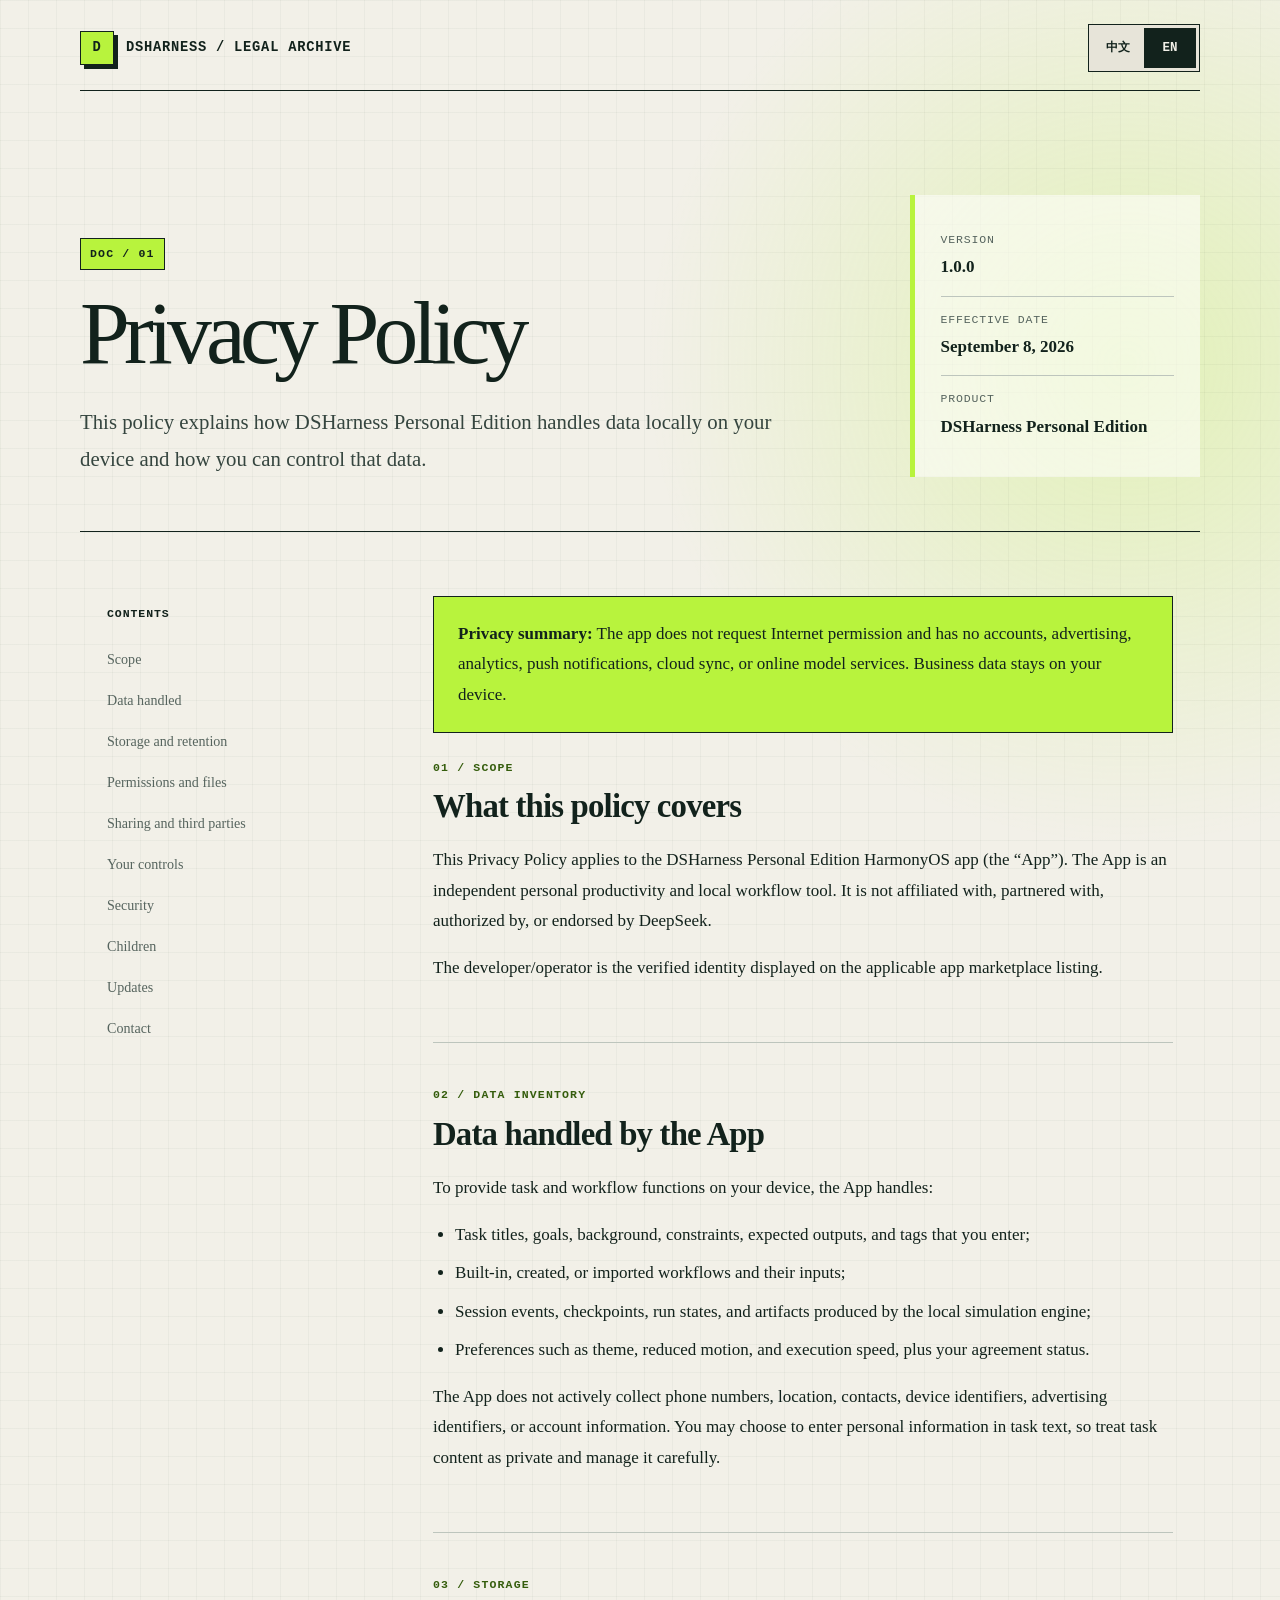
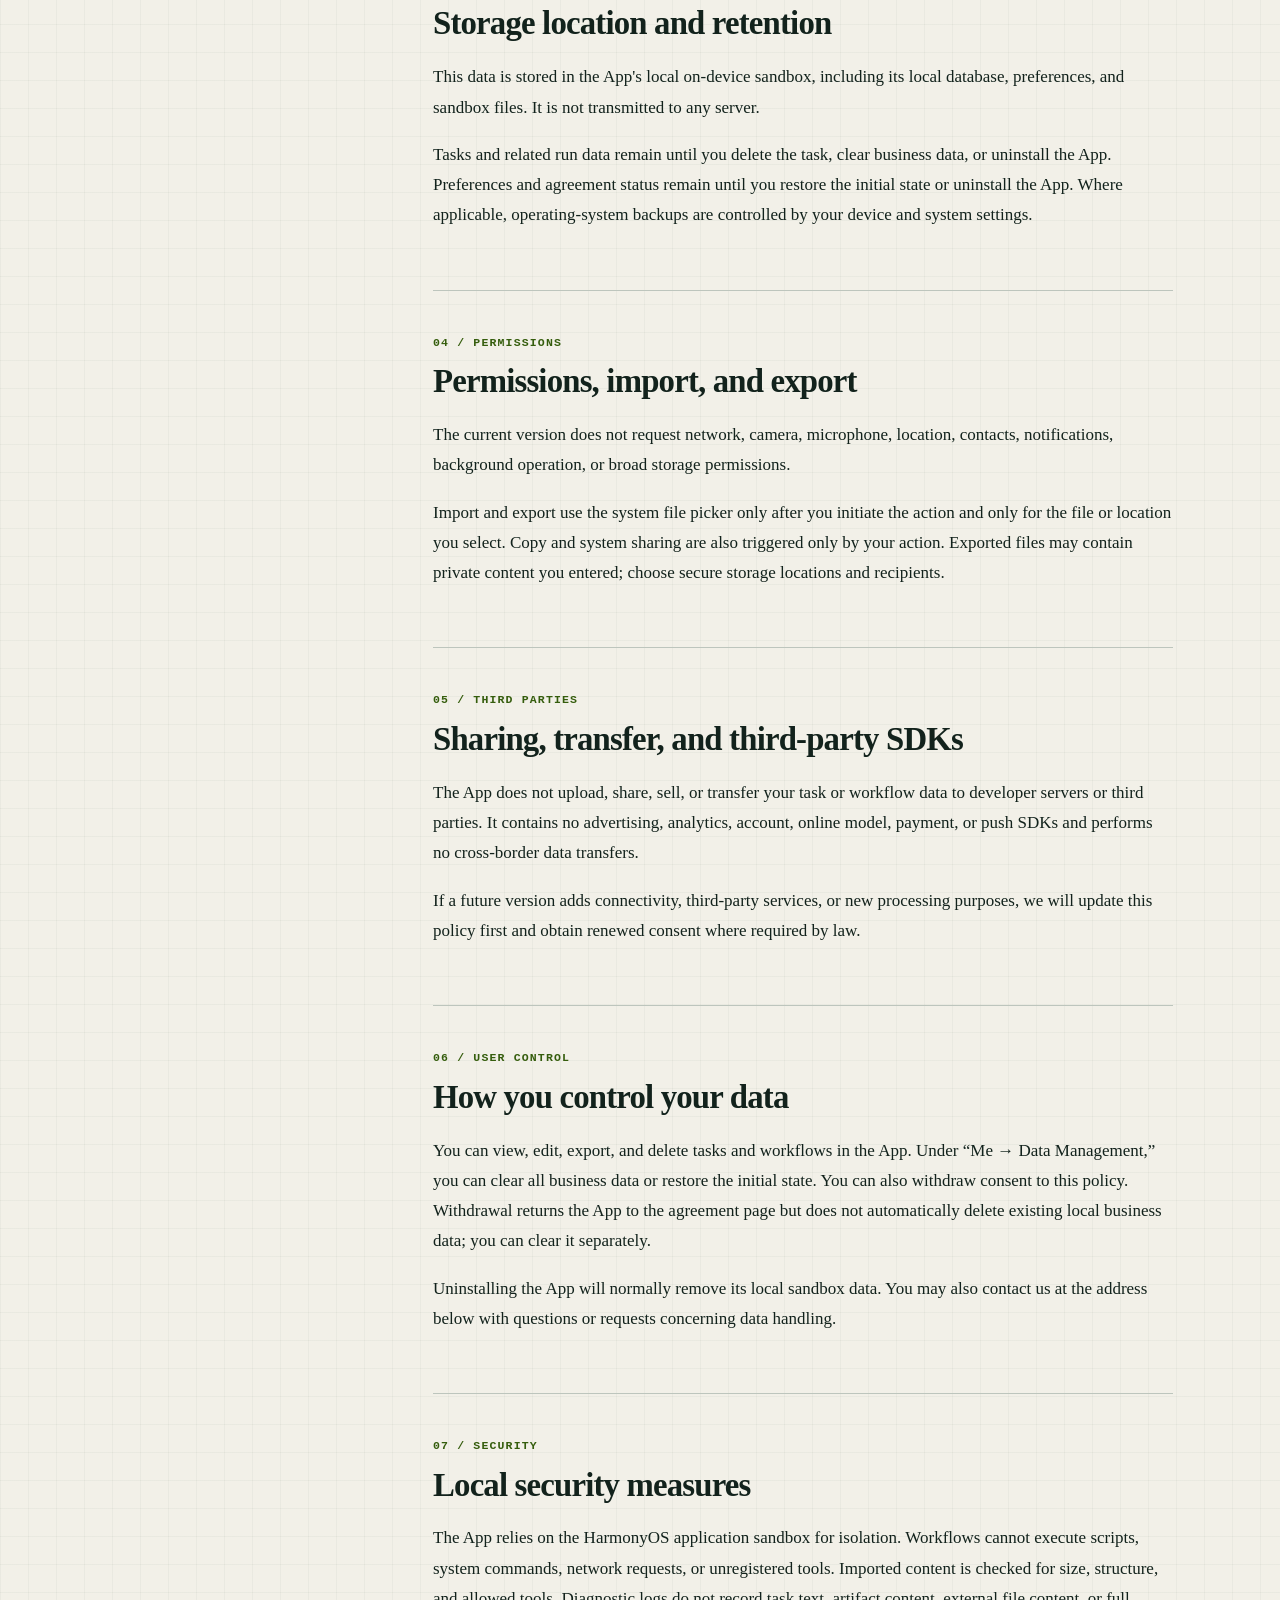
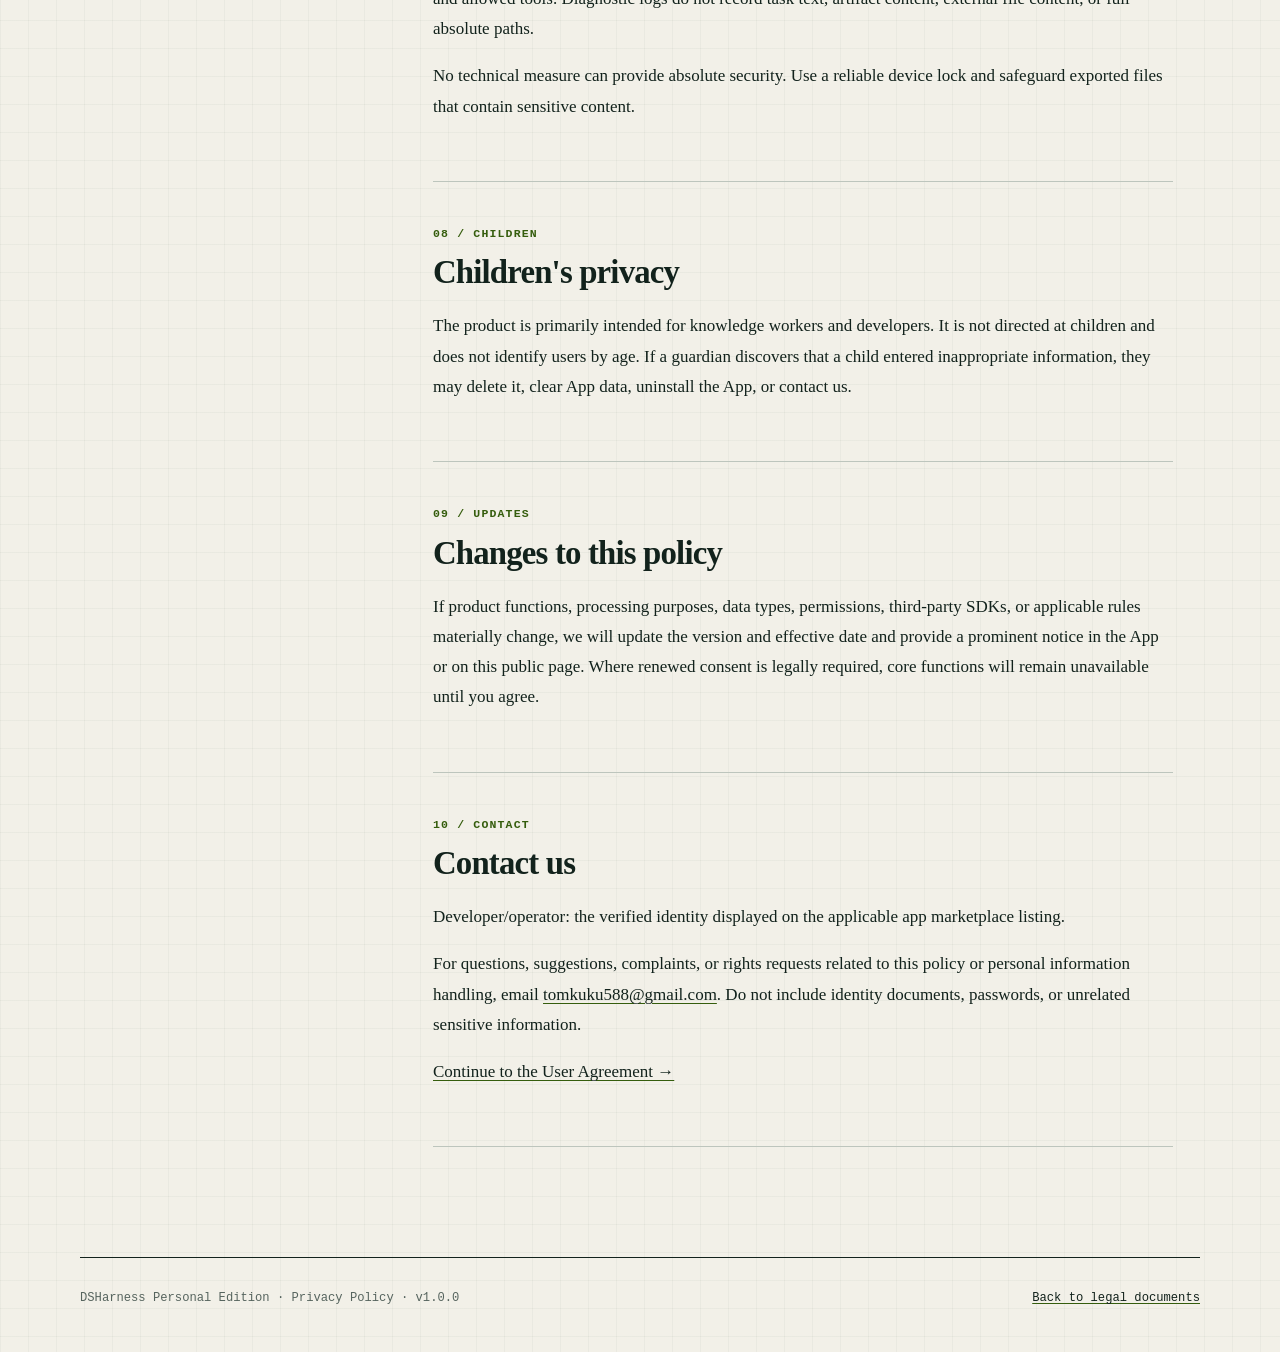
==== privacy-policy.html @ 398f52ec "feat(合规页面): 发布中英文隐私政策与用户协议" ====
<!doctype html>
<html lang="zh-CN">
<head>
  <meta charset="utf-8">
  <meta name="viewport" content="width=device-width, initial-scale=1">
  <meta name="description" content="DSHarness 个人版中英文隐私政策。">
  <title>DSHarness 个人版｜隐私政策</title>
  <link rel="stylesheet" href="./style.css">
  <script src="./script.js" defer></script>
</head>
<body data-title-zh="DSHarness 个人版｜隐私政策" data-title-en="DSHarness Personal Edition | Privacy Policy">
  <div class="site-shell">
    <header class="topbar">
      <a class="brand" href="./index.html" data-preserve-lang aria-label="DSHarness 合规文档 / legal documents home">
        <span class="brand-mark" aria-hidden="true">D</span>
        <span class="brand-text">DSHARNESS / LEGAL ARCHIVE</span>
      </a>
      <div class="language-switcher" data-lang-switcher role="group" aria-label="语言 / Language">
        <button type="button" data-lang-button="zh" aria-pressed="true">中文</button>
        <button type="button" data-lang-button="en" aria-pressed="false">EN</button>
      </div>
    </header>

    <main>
      <article data-lang-panel="zh">
        <header class="document-hero">
          <div>
            <span class="eyebrow">DOC / 01</span>
            <h1>隐私政策</h1>
            <p class="lead">本政策说明 DSHarness 个人版如何在设备本地处理数据，以及你可以如何控制这些数据。</p>
          </div>
          <aside class="document-meta" aria-label="文档信息">
            <dl>
              <div><dt>版本</dt><dd>1.0.0</dd></div>
              <div><dt>生效日期</dt><dd>2026 年 9 月 8 日</dd></div>
              <div><dt>适用产品</dt><dd>DSHarness 个人版</dd></div>
            </dl>
          </aside>
        </header>

        <div class="legal-layout">
          <nav class="toc" aria-label="隐私政策目录">
            <p>目录</p>
            <a href="#zh-s1">适用范围</a><a href="#zh-s2">处理的数据</a><a href="#zh-s3">存储与期限</a>
            <a href="#zh-s4">权限与导入导出</a><a href="#zh-s5">共享与第三方</a><a href="#zh-s6">你的权利</a>
            <a href="#zh-s7">安全措施</a><a href="#zh-s8">未成年人</a><a href="#zh-s9">政策更新</a><a href="#zh-s10">联系我们</a>
          </nav>
          <div class="legal-content">
            <p class="notice"><strong>隐私摘要：</strong>本应用不申请 Internet 权限，不注册账号，不接入广告、统计、推送、云同步或在线模型服务。业务数据仅保存在你的设备本地。</p>
            <section id="zh-s1"><span class="section-index">01 / 适用范围</span><h2>本政策适用于什么</h2><p>本隐私政策适用于 DSHarness 个人版 HarmonyOS 应用（以下简称“本应用”）。本应用是一款独立的个人效率与本地工作流工具，与 DeepSeek 官方不存在隶属、合作、授权或背书关系。</p><p>本应用的开发者/运营者为应用市场页面公示的实名认证主体。</p></section>
            <section id="zh-s2"><span class="section-index">02 / 数据清单</span><h2>本应用处理哪些数据</h2><p>为在本机提供任务管理和工作流功能，本应用会处理：</p><ul><li>你主动填写的任务标题、目标、背景、约束、期望产物和标签；</li><li>内置、创建或导入的工作流及其输入；</li><li>本地模拟引擎产生的会话事件、检查点、运行状态与产物；</li><li>主题、减少动效、执行速度等偏好设置，以及协议同意状态。</li></ul><p>本应用不会主动收集手机号、位置、通讯录、设备标识、广告标识或账号信息。你可能在任务正文中自行输入个人信息，因此请将任务内容视为私密数据并妥善管理。</p></section>
            <section id="zh-s3"><span class="section-index">03 / 存储</span><h2>数据存储位置与保留期限</h2><p>上述数据保存在设备本地的应用沙箱内，包括本地数据库、偏好设置和沙箱文件，不与任何服务器通信。</p><p>任务及关联运行数据保留至你删除对应任务、清空业务数据或卸载应用为止；偏好设置和协议状态保留至你恢复初始状态或卸载应用为止。系统备份行为如适用，受设备和操作系统设置控制。</p></section>
            <section id="zh-s4"><span class="section-index">04 / 权限</span><h2>权限、导入与导出</h2><p>当前版本不申请网络、相机、麦克风、位置、通讯录、通知或后台运行权限，也不申请宽泛存储权限。</p><p>导入和导出仅在你主动操作时通过系统文件选择器访问你选择的文件或位置；复制和系统分享也只在你主动点击时触发。导出的文件可能包含你输入的私密内容，请自行选择安全的保存位置和接收方。</p></section>
            <section id="zh-s5"><span class="section-index">05 / 第三方</span><h2>数据共享、转让与第三方 SDK</h2><p>本应用不向开发者服务器或第三方上传、共享、出售或转让你的任务和工作流数据，不包含广告、统计、账号、在线模型、支付或推送 SDK，也不进行跨境数据传输。</p><p>若未来版本新增联网能力、第三方服务或数据处理目的，我们会先更新本政策，并在依法需要时重新征得你的同意。</p></section>
            <section id="zh-s6"><span class="section-index">06 / 用户控制</span><h2>你如何管理自己的数据</h2><p>你可以在应用内查看、编辑、导出和删除任务及工作流；在“我的 → 数据管理”中清空全部业务数据或恢复初始状态；也可以撤销隐私政策同意。撤销后应用返回协议页面，但不会自动删除已有本地业务数据，你可另行执行清空。</p><p>卸载应用通常会删除其本地沙箱数据。若你对数据处理有疑问或希望行使相关权利，也可以通过本政策所列邮箱联系我们。</p></section>
            <section id="zh-s7"><span class="section-index">07 / 安全</span><h2>本地安全措施</h2><p>本应用依赖 HarmonyOS 应用沙箱隔离数据；工作流不允许执行脚本、系统命令、网络请求或未注册工具；导入内容会经过大小、结构和工具白名单校验；诊断日志不记录任务正文、产物内容、外部文件内容或完整绝对路径。</p><p>任何技术措施都无法保证绝对安全。请为设备设置可靠的锁屏保护，并在导出敏感内容后妥善保管文件。</p></section>
            <section id="zh-s8"><span class="section-index">08 / 未成年人</span><h2>未成年人保护</h2><p>本产品主要面向知识工作者与开发者，不以未成年人为目标用户，也不通过年龄信息识别用户。监护人如发现未成年人输入了不适当信息，可通过应用内删除、清空数据或卸载应用进行处理，并可联系我们。</p></section>
            <section id="zh-s9"><span class="section-index">09 / 更新</span><h2>政策如何更新</h2><p>当产品功能、处理目的、数据类型、权限、第三方 SDK 或适用规则发生实质变化时，我们会更新版本和生效日期，并在应用内或公开页面显著提示；依法需要重新同意时，在你同意前不会进入核心功能。</p></section>
            <section id="zh-s10"><span class="section-index">10 / 联系</span><h2>联系我们</h2><p>开发者/运营者：以应用市场公示的实名认证主体为准。</p><p>如对本政策、个人信息处理方式或权利请求有疑问、建议或投诉，请发送邮件至 <a href="mailto:tomkuku588@gmail.com">tomkuku588@gmail.com</a>。请勿在邮件中发送身份证件、密码或与问题无关的敏感信息。</p><p><a href="./user-agreement.html" data-preserve-lang>继续阅读用户协议 →</a></p></section>
          </div>
        </div>
      </article>

      <article data-lang-panel="en" lang="en" hidden>
        <header class="document-hero">
          <div><span class="eyebrow">DOC / 01</span><h1>Privacy Policy</h1><p class="lead">This policy explains how DSHarness Personal Edition handles data locally on your device and how you can control that data.</p></div>
          <aside class="document-meta" aria-label="Document information"><dl><div><dt>Version</dt><dd>1.0.0</dd></div><div><dt>Effective date</dt><dd>September 8, 2026</dd></div><div><dt>Product</dt><dd>DSHarness Personal Edition</dd></div></dl></aside>
        </header>
        <div class="legal-layout">
          <nav class="toc" aria-label="Privacy Policy contents"><p>Contents</p><a href="#en-s1">Scope</a><a href="#en-s2">Data handled</a><a href="#en-s3">Storage and retention</a><a href="#en-s4">Permissions and files</a><a href="#en-s5">Sharing and third parties</a><a href="#en-s6">Your controls</a><a href="#en-s7">Security</a><a href="#en-s8">Children</a><a href="#en-s9">Updates</a><a href="#en-s10">Contact</a></nav>
          <div class="legal-content">
            <p class="notice"><strong>Privacy summary:</strong> The app does not request Internet permission and has no accounts, advertising, analytics, push notifications, cloud sync, or online model services. Business data stays on your device.</p>
            <section id="en-s1"><span class="section-index">01 / Scope</span><h2>What this policy covers</h2><p>This Privacy Policy applies to the DSHarness Personal Edition HarmonyOS app (the “App”). The App is an independent personal productivity and local workflow tool. It is not affiliated with, partnered with, authorized by, or endorsed by DeepSeek.</p><p>The developer/operator is the verified identity displayed on the applicable app marketplace listing.</p></section>
            <section id="en-s2"><span class="section-index">02 / Data inventory</span><h2>Data handled by the App</h2><p>To provide task and workflow functions on your device, the App handles:</p><ul><li>Task titles, goals, background, constraints, expected outputs, and tags that you enter;</li><li>Built-in, created, or imported workflows and their inputs;</li><li>Session events, checkpoints, run states, and artifacts produced by the local simulation engine;</li><li>Preferences such as theme, reduced motion, and execution speed, plus your agreement status.</li></ul><p>The App does not actively collect phone numbers, location, contacts, device identifiers, advertising identifiers, or account information. You may choose to enter personal information in task text, so treat task content as private and manage it carefully.</p></section>
            <section id="en-s3"><span class="section-index">03 / Storage</span><h2>Storage location and retention</h2><p>This data is stored in the App's local on-device sandbox, including its local database, preferences, and sandbox files. It is not transmitted to any server.</p><p>Tasks and related run data remain until you delete the task, clear business data, or uninstall the App. Preferences and agreement status remain until you restore the initial state or uninstall the App. Where applicable, operating-system backups are controlled by your device and system settings.</p></section>
            <section id="en-s4"><span class="section-index">04 / Permissions</span><h2>Permissions, import, and export</h2><p>The current version does not request network, camera, microphone, location, contacts, notifications, background operation, or broad storage permissions.</p><p>Import and export use the system file picker only after you initiate the action and only for the file or location you select. Copy and system sharing are also triggered only by your action. Exported files may contain private content you entered; choose secure storage locations and recipients.</p></section>
            <section id="en-s5"><span class="section-index">05 / Third parties</span><h2>Sharing, transfer, and third-party SDKs</h2><p>The App does not upload, share, sell, or transfer your task or workflow data to developer servers or third parties. It contains no advertising, analytics, account, online model, payment, or push SDKs and performs no cross-border data transfers.</p><p>If a future version adds connectivity, third-party services, or new processing purposes, we will update this policy first and obtain renewed consent where required by law.</p></section>
            <section id="en-s6"><span class="section-index">06 / User control</span><h2>How you control your data</h2><p>You can view, edit, export, and delete tasks and workflows in the App. Under “Me → Data Management,” you can clear all business data or restore the initial state. You can also withdraw consent to this policy. Withdrawal returns the App to the agreement page but does not automatically delete existing local business data; you can clear it separately.</p><p>Uninstalling the App will normally remove its local sandbox data. You may also contact us at the address below with questions or requests concerning data handling.</p></section>
            <section id="en-s7"><span class="section-index">07 / Security</span><h2>Local security measures</h2><p>The App relies on the HarmonyOS application sandbox for isolation. Workflows cannot execute scripts, system commands, network requests, or unregistered tools. Imported content is checked for size, structure, and allowed tools. Diagnostic logs do not record task text, artifact content, external file content, or full absolute paths.</p><p>No technical measure can provide absolute security. Use a reliable device lock and safeguard exported files that contain sensitive content.</p></section>
            <section id="en-s8"><span class="section-index">08 / Children</span><h2>Children's privacy</h2><p>The product is primarily intended for knowledge workers and developers. It is not directed at children and does not identify users by age. If a guardian discovers that a child entered inappropriate information, they may delete it, clear App data, uninstall the App, or contact us.</p></section>
            <section id="en-s9"><span class="section-index">09 / Updates</span><h2>Changes to this policy</h2><p>If product functions, processing purposes, data types, permissions, third-party SDKs, or applicable rules materially change, we will update the version and effective date and provide a prominent notice in the App or on this public page. Where renewed consent is legally required, core functions will remain unavailable until you agree.</p></section>
            <section id="en-s10"><span class="section-index">10 / Contact</span><h2>Contact us</h2><p>Developer/operator: the verified identity displayed on the applicable app marketplace listing.</p><p>For questions, suggestions, complaints, or rights requests related to this policy or personal information handling, email <a href="mailto:tomkuku588@gmail.com">tomkuku588@gmail.com</a>. Do not include identity documents, passwords, or unrelated sensitive information.</p><p><a href="./user-agreement.html" data-preserve-lang>Continue to the User Agreement →</a></p></section>
          </div>
        </div>
      </article>
    </main>
    <footer class="site-footer"><p>DSHarness Personal Edition · Privacy Policy · v1.0.0</p><p><a href="./index.html" data-preserve-lang data-i18n-zh="返回合规文档首页" data-i18n-en="Back to legal documents">返回合规文档首页</a></p></footer>
  </div>
</body>
</html>
---- style.css ----
:root {
  color-scheme: light;
  --paper: #f2f0e8;
  --paper-deep: #e7e4d9;
  --ink: #12221c;
  --muted: #56645e;
  --line: #bdc5bd;
  --signal: #b8f33d;
  --signal-dark: #355d0d;
  --panel: rgba(255, 255, 252, 0.74);
  --max-width: 1120px;
  --shadow: 0 20px 56px rgba(18, 34, 28, 0.1);
}
* {
  box-sizing: border-box;
}

html {
  scroll-behavior: smooth;
  background: var(--paper);
}

body {
  min-width: 320px;
  margin: 0;
  color: var(--ink);
  background:
    linear-gradient(rgba(18, 34, 28, 0.035) 1px, transparent 1px),
    linear-gradient(90deg, rgba(18, 34, 28, 0.035) 1px, transparent 1px),
    radial-gradient(circle at 88% 8%, rgba(184, 243, 61, 0.28), transparent 30rem),
    var(--paper);
  background-size: 28px 28px, 28px 28px, auto, auto;
  font-family: "Noto Serif SC", "Source Han Serif SC", "Songti SC", Georgia, serif;
  font-size: 17px;
  line-height: 1.78;
}

a {
  color: var(--ink);
  text-decoration-color: var(--signal-dark);
  text-decoration-thickness: 1px;
  text-underline-offset: 0.2em;
}

a:hover {
  background: var(--signal);
  text-decoration-color: transparent;
}

button,
a {
  -webkit-tap-highlight-color: transparent;
}

:focus-visible {
  outline: 3px solid var(--signal-dark);
  outline-offset: 4px;
}

[hidden] {
  display: none !important;
}

.site-shell {
  width: min(calc(100% - 32px), var(--max-width));
  margin: 0 auto;
}

.topbar {
  display: flex;
  align-items: center;
  justify-content: space-between;
  gap: 24px;
  padding: 24px 0 18px;
  border-bottom: 1px solid var(--ink);
}

.brand {
  display: inline-flex;
  align-items: center;
  gap: 12px;
  font-family: ui-monospace, "SFMono-Regular", Consolas, monospace;
  font-size: 0.86rem;
  font-weight: 700;
  letter-spacing: 0.055em;
  text-decoration: none;
}

.brand-mark {
  display: grid;
  width: 34px;
  height: 34px;
  place-items: center;
  border: 1px solid var(--ink);
  background: var(--signal);
  box-shadow: 4px 4px 0 var(--ink);
}

.language-switcher {
  display: inline-flex;
  padding: 3px;
  border: 1px solid var(--ink);
  background: var(--paper-deep);
}

.language-switcher button {
  min-width: 52px;
  min-height: 40px;
  padding: 7px 12px;
  border: 0;
  color: var(--ink);
  background: transparent;
  font: 700 0.78rem/1 ui-monospace, "SFMono-Regular", Consolas, monospace;
  cursor: pointer;
}

.language-switcher button[aria-pressed="true"] {
  background: var(--ink);
  color: var(--paper);
}

.hero {
  display: grid;
  grid-template-columns: minmax(0, 1.4fr) minmax(260px, 0.6fr);
  gap: 64px;
  align-items: end;
  padding: clamp(64px, 10vw, 120px) 0 64px;
}

.eyebrow,
.document-code,
.section-index,
.meta-label {
  font-family: ui-monospace, "SFMono-Regular", Consolas, monospace;
  font-size: 0.72rem;
  font-weight: 700;
  letter-spacing: 0.1em;
  text-transform: uppercase;
}

.eyebrow {
  display: inline-block;
  margin-bottom: 20px;
  padding: 5px 9px;
  border: 1px solid var(--ink);
  background: var(--signal);
}

h1,
h2,
h3,
p {
  margin-top: 0;
}

h1 {
  max-width: 820px;
  margin-bottom: 28px;
  font-size: clamp(3rem, 8vw, 6.9rem);
  font-weight: 500;
  letter-spacing: -0.065em;
  line-height: 0.95;
}

.document-hero h1 {
  font-size: clamp(2.8rem, 7vw, 5.8rem);
}

.lead {
  max-width: 700px;
  margin-bottom: 0;
  color: #35453f;
  font-size: clamp(1.05rem, 2vw, 1.3rem);
}

.status-card {
  position: relative;
  padding: 30px;
  border: 1px solid var(--ink);
  background: var(--panel);
  box-shadow: 10px 10px 0 var(--ink);
}

.status-card::before {
  position: absolute;
  top: 20px;
  right: 20px;
  width: 12px;
  height: 12px;
  border-radius: 50%;
  background: var(--signal);
  box-shadow: 0 0 0 5px rgba(184, 243, 61, 0.22);
  content: "";
}

.status-card dl,
.document-meta dl {
  margin: 0;
}

.status-card div,
.document-meta div {
  padding: 13px 0;
  border-bottom: 1px solid var(--line);
}

.status-card div:last-child,
.document-meta div:last-child {
  border-bottom: 0;
}

dt {
  color: var(--muted);
  font-family: ui-monospace, "SFMono-Regular", Consolas, monospace;
  font-size: 0.72rem;
  letter-spacing: 0.07em;
  text-transform: uppercase;
}

dd {
  margin: 2px 0 0;
  font-weight: 650;
}

.document-grid {
  display: grid;
  grid-template-columns: repeat(2, minmax(0, 1fr));
  gap: 20px;
  padding-bottom: 96px;
}

.document-card {
  position: relative;
  min-height: 330px;
  padding: clamp(28px, 4vw, 48px);
  overflow: hidden;
  border: 1px solid var(--ink);
  background: var(--panel);
  box-shadow: var(--shadow);
  text-decoration: none;
  transition: transform 180ms ease, box-shadow 180ms ease;
}

.document-card:hover {
  transform: translateY(-6px);
  background: #fffefa;
  box-shadow: 12px 16px 0 var(--signal-dark);
}

.document-card h2 {
  max-width: 460px;
  margin: 60px 0 18px;
  font-size: clamp(2rem, 4vw, 3.35rem);
  font-weight: 500;
  letter-spacing: -0.045em;
  line-height: 1.05;
}

.document-card p {
  max-width: 540px;
  color: var(--muted);
}

.card-arrow {
  position: absolute;
  right: 34px;
  bottom: 26px;
  font: 700 2rem/1 ui-monospace, "SFMono-Regular", Consolas, monospace;
}

.document-hero {
  display: grid;
  grid-template-columns: minmax(0, 1.45fr) minmax(250px, 0.55fr);
  gap: 64px;
  align-items: end;
  padding: clamp(58px, 9vw, 104px) 0 54px;
  border-bottom: 1px solid var(--ink);
}

.document-meta {
  padding: 22px 26px;
  border-left: 5px solid var(--signal);
  background: rgba(255, 255, 252, 0.58);
}

.legal-layout {
  display: grid;
  grid-template-columns: 230px minmax(0, 740px);
  gap: clamp(36px, 8vw, 96px);
  justify-content: center;
  padding: 64px 0 110px;
}

.toc {
  position: sticky;
  top: 24px;
  align-self: start;
  padding-top: 8px;
}

.toc p {
  margin-bottom: 14px;
  font-family: ui-monospace, "SFMono-Regular", Consolas, monospace;
  font-size: 0.72rem;
  font-weight: 700;
  letter-spacing: 0.08em;
  text-transform: uppercase;
}

.toc a {
  display: block;
  padding: 8px 0;
  color: var(--muted);
  font-size: 0.88rem;
  text-decoration: none;
}

.toc a:hover {
  color: var(--ink);
  background: transparent;
  text-decoration: underline;
  text-decoration-color: var(--signal-dark);
}

.legal-content section {
  scroll-margin-top: 24px;
  padding: 8px 0 42px;
  border-bottom: 1px solid var(--line);
}

.legal-content section + section {
  padding-top: 42px;
}

.legal-content h2 {
  margin-bottom: 18px;
  font-size: clamp(1.45rem, 3vw, 2.05rem);
  font-weight: 600;
  letter-spacing: -0.025em;
  line-height: 1.25;
}

.section-index {
  display: block;
  margin-bottom: 8px;
  color: var(--signal-dark);
}

.legal-content ul {
  padding-left: 1.3em;
}

.legal-content li + li {
  margin-top: 8px;
}

.notice {
  padding: 22px 24px;
  border: 1px solid var(--ink);
  background: var(--signal);
  color: var(--ink);
}

.site-footer {
  display: flex;
  justify-content: space-between;
  gap: 32px;
  padding: 30px 0 42px;
  border-top: 1px solid var(--ink);
  color: var(--muted);
  font-family: ui-monospace, "SFMono-Regular", Consolas, monospace;
  font-size: 0.76rem;
}

.site-footer p {
  margin: 0;
}

@media (prefers-reduced-motion: reduce) {
  html {
    scroll-behavior: auto;
  }

  *,
  *::before,
  *::after {
    transition-duration: 0.01ms !important;
    animation-duration: 0.01ms !important;
    animation-iteration-count: 1 !important;
  }
}

@media (max-width: 760px) {
  body {
    font-size: 16px;
  }

  .topbar {
    align-items: flex-start;
  }

  .brand-text {
    max-width: 150px;
  }

  .hero,
  .document-hero,
  .document-grid,
  .legal-layout {
    grid-template-columns: 1fr;
  }

  .hero,
  .document-hero {
    gap: 38px;
  }

  .legal-layout {
    gap: 28px;
    padding-top: 38px;
  }

  .toc {
    position: static;
    display: grid;
    grid-template-columns: repeat(2, minmax(0, 1fr));
    gap: 2px 16px;
    padding: 18px;
    border: 1px solid var(--line);
    background: var(--panel);
  }

  .toc p {
    grid-column: 1 / -1;
  }

  .document-card {
    min-height: 290px;
  }

  .site-footer {
    display: block;
  }

  .site-footer p + p {
    margin-top: 8px;
  }
}

@media print {
  body {
    background: #fff;
    color: #000;
    font-size: 11pt;
  }

  .language-switcher,
  .toc {
    display: none;
  }

  .site-shell {
    width: 100%;
  }

  .document-hero,
  .legal-layout {
    display: block;
    padding: 24px 0;
  }

  .document-meta {
    margin-top: 20px;
  }
}
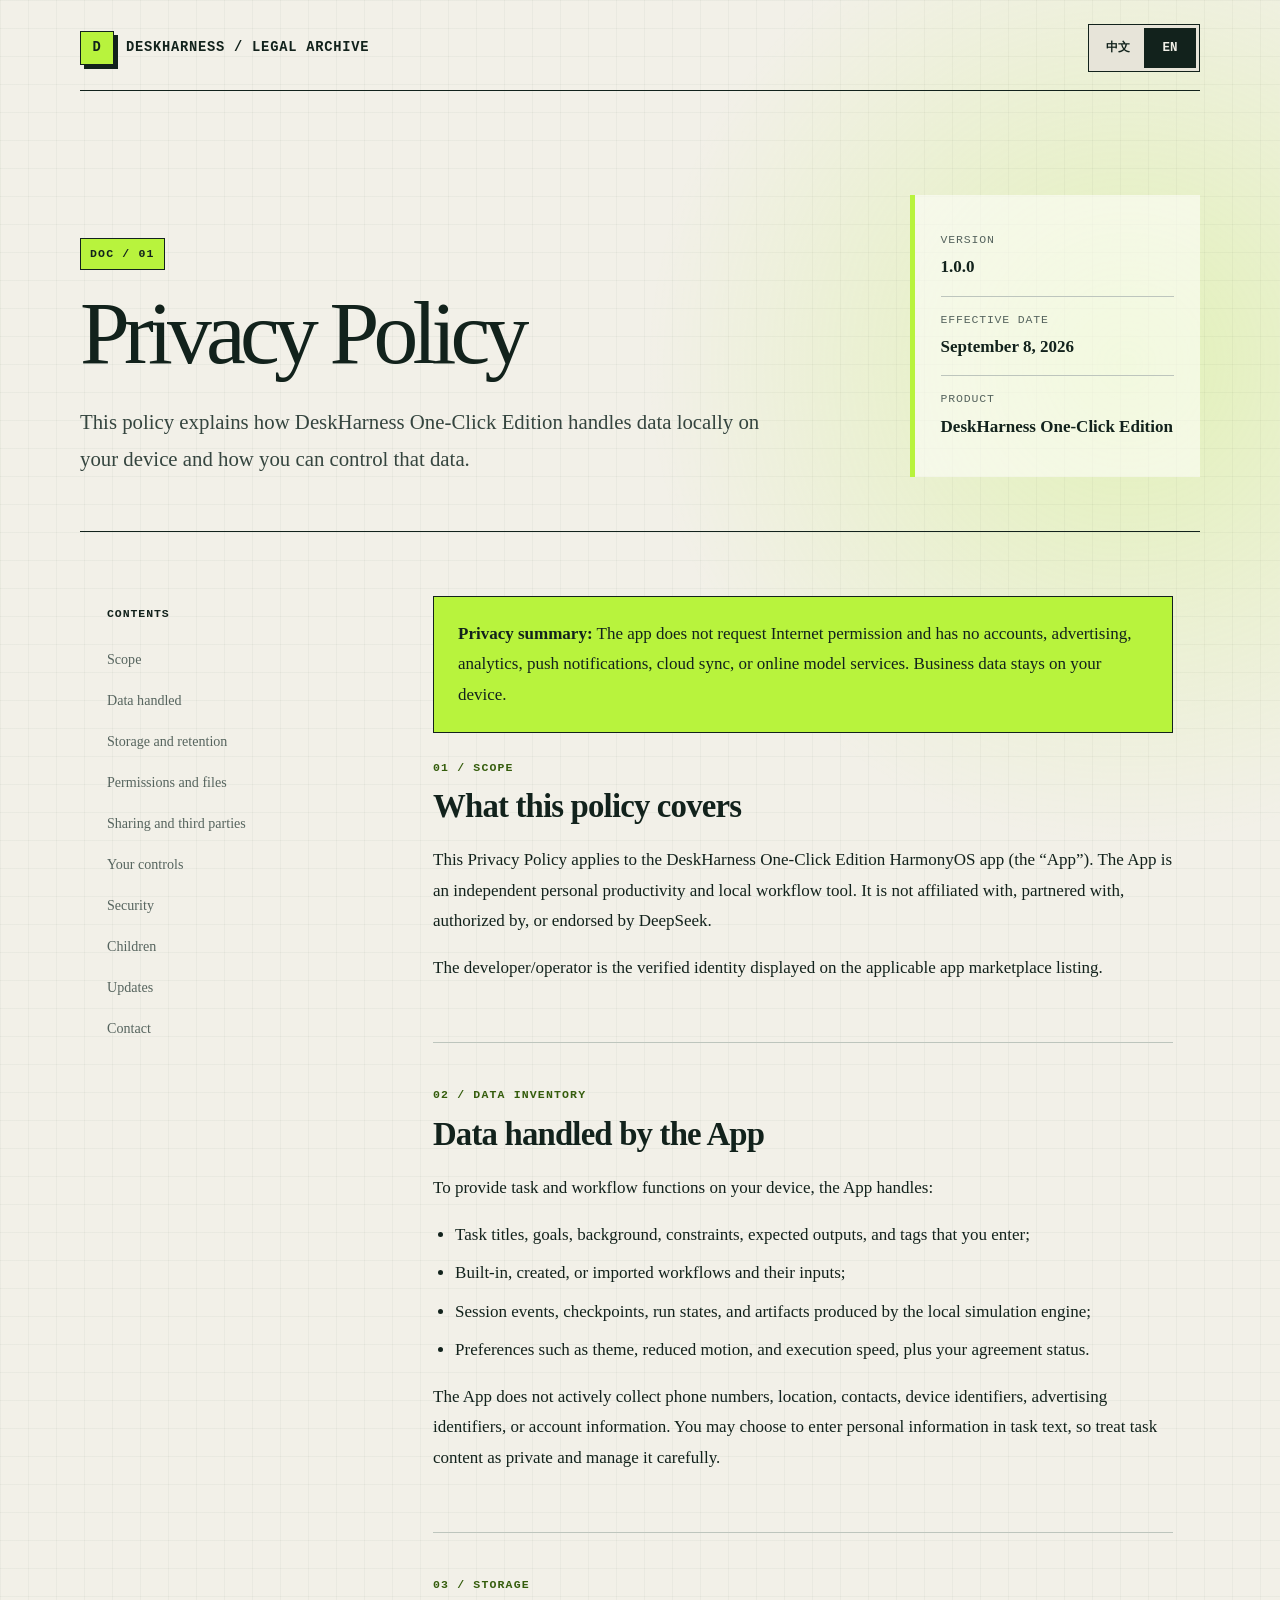
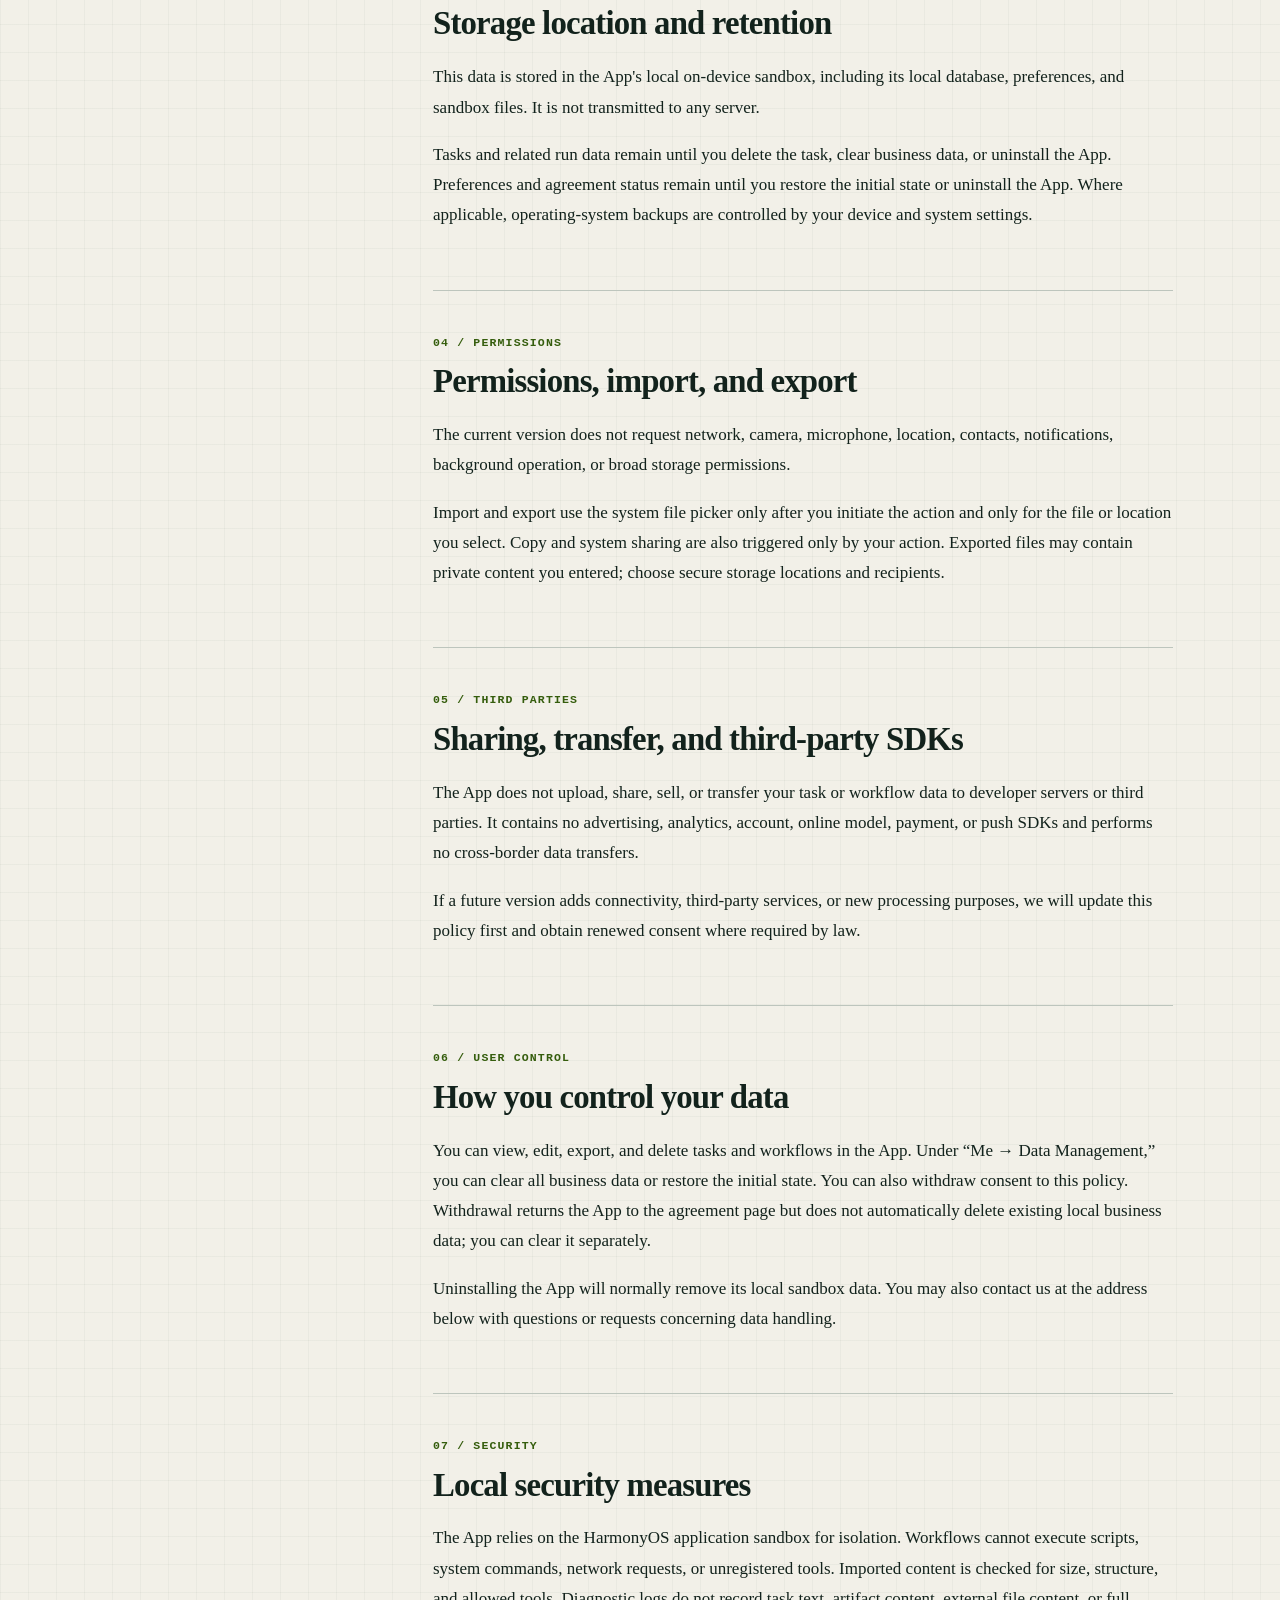
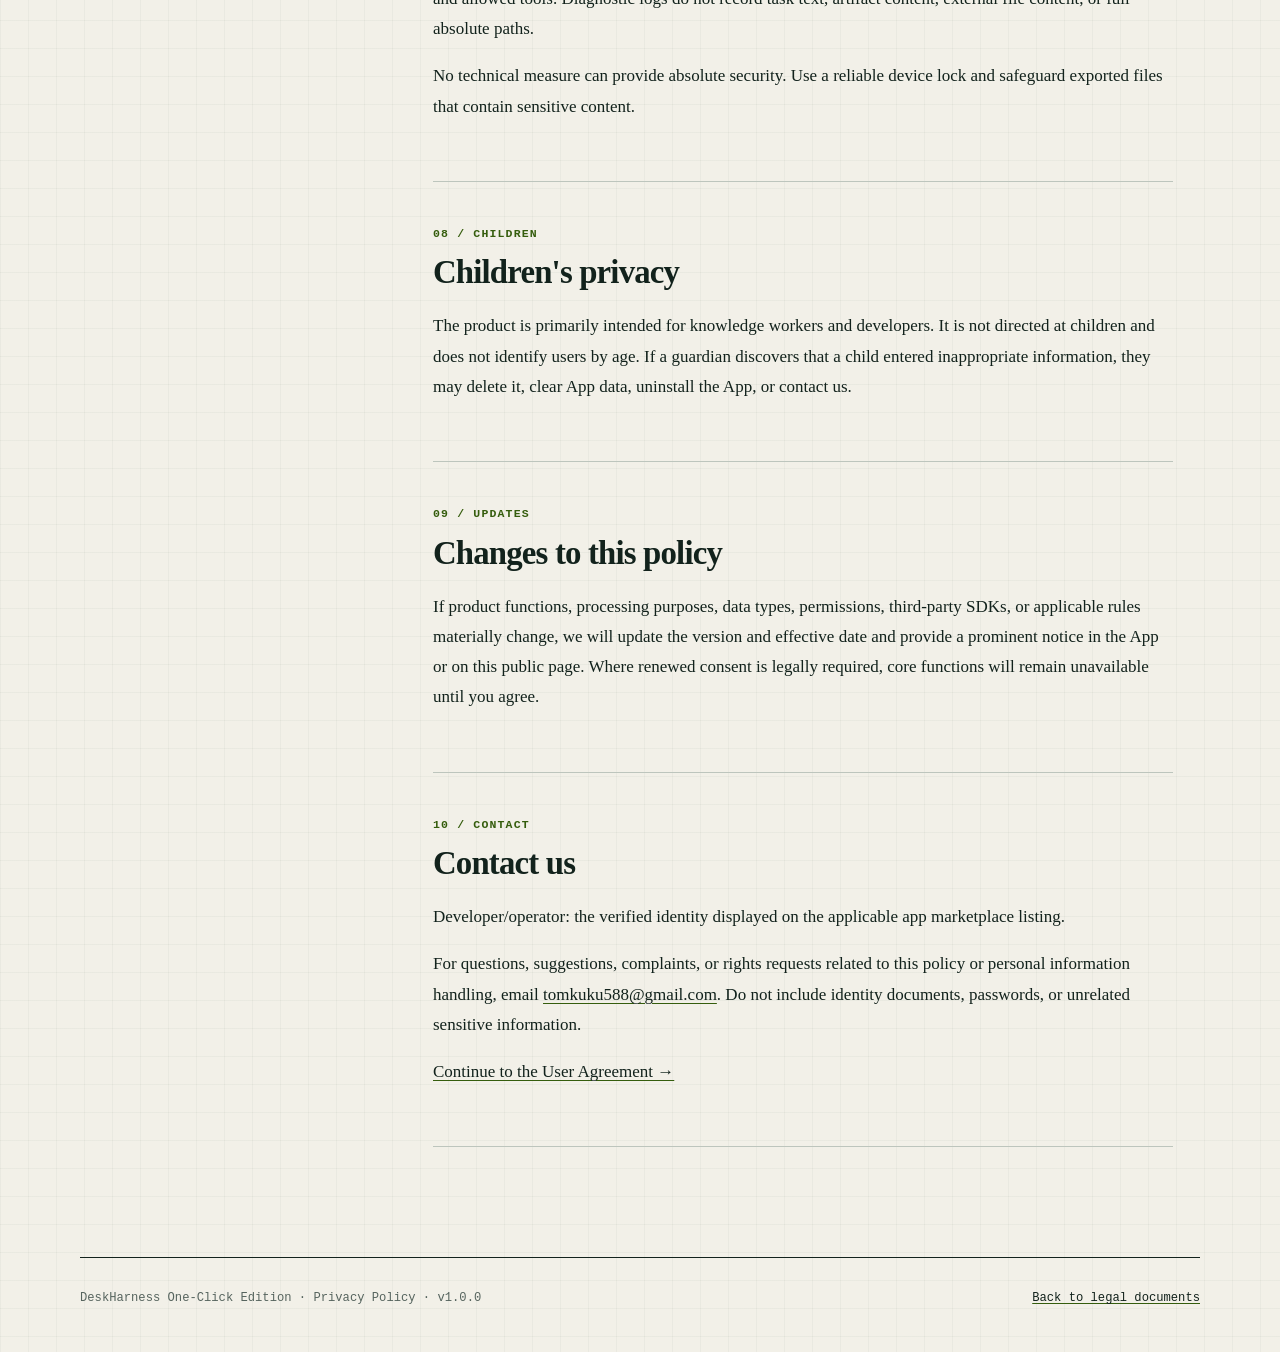
==== commit e2cb953b: "fix(合规页面): 更新应用名称为DeskHarness一键版" ====
--- a/privacy-policy.html
+++ b/privacy-policy.html
@@ -3,17 +3,17 @@
 <head>
   <meta charset="utf-8">
   <meta name="viewport" content="width=device-width, initial-scale=1">
-  <meta name="description" content="DSHarness 个人版中英文隐私政策。">
-  <title>DSHarness 个人版｜隐私政策</title>
+  <meta name="description" content="DeskHarness一键版中英文隐私政策。">
+  <title>DeskHarness一键版｜隐私政策</title>
   <link rel="stylesheet" href="./style.css">
   <script src="./script.js" defer></script>
 </head>
-<body data-title-zh="DSHarness 个人版｜隐私政策" data-title-en="DSHarness Personal Edition | Privacy Policy">
+<body data-title-zh="DeskHarness一键版｜隐私政策" data-title-en="DeskHarness One-Click Edition | Privacy Policy">
   <div class="site-shell">
     <header class="topbar">
-      <a class="brand" href="./index.html" data-preserve-lang aria-label="DSHarness 合规文档 / legal documents home">
+      <a class="brand" href="./index.html" data-preserve-lang aria-label="DeskHarness一键版合规文档 / legal documents home">
         <span class="brand-mark" aria-hidden="true">D</span>
-        <span class="brand-text">DSHARNESS / LEGAL ARCHIVE</span>
+        <span class="brand-text">DESKHARNESS / LEGAL ARCHIVE</span>
       </a>
       <div class="language-switcher" data-lang-switcher role="group" aria-label="语言 / Language">
         <button type="button" data-lang-button="zh" aria-pressed="true">中文</button>
@@ -27,13 +27,13 @@
           <div>
             <span class="eyebrow">DOC / 01</span>
             <h1>隐私政策</h1>
-            <p class="lead">本政策说明 DSHarness 个人版如何在设备本地处理数据，以及你可以如何控制这些数据。</p>
+            <p class="lead">本政策说明 DeskHarness一键版如何在设备本地处理数据，以及你可以如何控制这些数据。</p>
           </div>
           <aside class="document-meta" aria-label="文档信息">
             <dl>
               <div><dt>版本</dt><dd>1.0.0</dd></div>
               <div><dt>生效日期</dt><dd>2026 年 9 月 8 日</dd></div>
-              <div><dt>适用产品</dt><dd>DSHarness 个人版</dd></div>
+              <div><dt>适用产品</dt><dd>DeskHarness一键版</dd></div>
             </dl>
           </aside>
         </header>
@@ -47,7 +47,7 @@
           </nav>
           <div class="legal-content">
             <p class="notice"><strong>隐私摘要：</strong>本应用不申请 Internet 权限，不注册账号，不接入广告、统计、推送、云同步或在线模型服务。业务数据仅保存在你的设备本地。</p>
-            <section id="zh-s1"><span class="section-index">01 / 适用范围</span><h2>本政策适用于什么</h2><p>本隐私政策适用于 DSHarness 个人版 HarmonyOS 应用（以下简称“本应用”）。本应用是一款独立的个人效率与本地工作流工具，与 DeepSeek 官方不存在隶属、合作、授权或背书关系。</p><p>本应用的开发者/运营者为应用市场页面公示的实名认证主体。</p></section>
+            <section id="zh-s1"><span class="section-index">01 / 适用范围</span><h2>本政策适用于什么</h2><p>本隐私政策适用于 DeskHarness一键版 HarmonyOS 应用（以下简称“本应用”）。本应用是一款独立的个人效率与本地工作流工具，与 DeepSeek 官方不存在隶属、合作、授权或背书关系。</p><p>本应用的开发者/运营者为应用市场页面公示的实名认证主体。</p></section>
             <section id="zh-s2"><span class="section-index">02 / 数据清单</span><h2>本应用处理哪些数据</h2><p>为在本机提供任务管理和工作流功能，本应用会处理：</p><ul><li>你主动填写的任务标题、目标、背景、约束、期望产物和标签；</li><li>内置、创建或导入的工作流及其输入；</li><li>本地模拟引擎产生的会话事件、检查点、运行状态与产物；</li><li>主题、减少动效、执行速度等偏好设置，以及协议同意状态。</li></ul><p>本应用不会主动收集手机号、位置、通讯录、设备标识、广告标识或账号信息。你可能在任务正文中自行输入个人信息，因此请将任务内容视为私密数据并妥善管理。</p></section>
             <section id="zh-s3"><span class="section-index">03 / 存储</span><h2>数据存储位置与保留期限</h2><p>上述数据保存在设备本地的应用沙箱内，包括本地数据库、偏好设置和沙箱文件，不与任何服务器通信。</p><p>任务及关联运行数据保留至你删除对应任务、清空业务数据或卸载应用为止；偏好设置和协议状态保留至你恢复初始状态或卸载应用为止。系统备份行为如适用，受设备和操作系统设置控制。</p></section>
             <section id="zh-s4"><span class="section-index">04 / 权限</span><h2>权限、导入与导出</h2><p>当前版本不申请网络、相机、麦克风、位置、通讯录、通知或后台运行权限，也不申请宽泛存储权限。</p><p>导入和导出仅在你主动操作时通过系统文件选择器访问你选择的文件或位置；复制和系统分享也只在你主动点击时触发。导出的文件可能包含你输入的私密内容，请自行选择安全的保存位置和接收方。</p></section>
@@ -63,14 +63,14 @@
 
       <article data-lang-panel="en" lang="en" hidden>
         <header class="document-hero">
-          <div><span class="eyebrow">DOC / 01</span><h1>Privacy Policy</h1><p class="lead">This policy explains how DSHarness Personal Edition handles data locally on your device and how you can control that data.</p></div>
-          <aside class="document-meta" aria-label="Document information"><dl><div><dt>Version</dt><dd>1.0.0</dd></div><div><dt>Effective date</dt><dd>September 8, 2026</dd></div><div><dt>Product</dt><dd>DSHarness Personal Edition</dd></div></dl></aside>
+          <div><span class="eyebrow">DOC / 01</span><h1>Privacy Policy</h1><p class="lead">This policy explains how DeskHarness One-Click Edition handles data locally on your device and how you can control that data.</p></div>
+          <aside class="document-meta" aria-label="Document information"><dl><div><dt>Version</dt><dd>1.0.0</dd></div><div><dt>Effective date</dt><dd>September 8, 2026</dd></div><div><dt>Product</dt><dd>DeskHarness One-Click Edition</dd></div></dl></aside>
         </header>
         <div class="legal-layout">
           <nav class="toc" aria-label="Privacy Policy contents"><p>Contents</p><a href="#en-s1">Scope</a><a href="#en-s2">Data handled</a><a href="#en-s3">Storage and retention</a><a href="#en-s4">Permissions and files</a><a href="#en-s5">Sharing and third parties</a><a href="#en-s6">Your controls</a><a href="#en-s7">Security</a><a href="#en-s8">Children</a><a href="#en-s9">Updates</a><a href="#en-s10">Contact</a></nav>
           <div class="legal-content">
             <p class="notice"><strong>Privacy summary:</strong> The app does not request Internet permission and has no accounts, advertising, analytics, push notifications, cloud sync, or online model services. Business data stays on your device.</p>
-            <section id="en-s1"><span class="section-index">01 / Scope</span><h2>What this policy covers</h2><p>This Privacy Policy applies to the DSHarness Personal Edition HarmonyOS app (the “App”). The App is an independent personal productivity and local workflow tool. It is not affiliated with, partnered with, authorized by, or endorsed by DeepSeek.</p><p>The developer/operator is the verified identity displayed on the applicable app marketplace listing.</p></section>
+            <section id="en-s1"><span class="section-index">01 / Scope</span><h2>What this policy covers</h2><p>This Privacy Policy applies to the DeskHarness One-Click Edition HarmonyOS app (the “App”). The App is an independent personal productivity and local workflow tool. It is not affiliated with, partnered with, authorized by, or endorsed by DeepSeek.</p><p>The developer/operator is the verified identity displayed on the applicable app marketplace listing.</p></section>
             <section id="en-s2"><span class="section-index">02 / Data inventory</span><h2>Data handled by the App</h2><p>To provide task and workflow functions on your device, the App handles:</p><ul><li>Task titles, goals, background, constraints, expected outputs, and tags that you enter;</li><li>Built-in, created, or imported workflows and their inputs;</li><li>Session events, checkpoints, run states, and artifacts produced by the local simulation engine;</li><li>Preferences such as theme, reduced motion, and execution speed, plus your agreement status.</li></ul><p>The App does not actively collect phone numbers, location, contacts, device identifiers, advertising identifiers, or account information. You may choose to enter personal information in task text, so treat task content as private and manage it carefully.</p></section>
             <section id="en-s3"><span class="section-index">03 / Storage</span><h2>Storage location and retention</h2><p>This data is stored in the App's local on-device sandbox, including its local database, preferences, and sandbox files. It is not transmitted to any server.</p><p>Tasks and related run data remain until you delete the task, clear business data, or uninstall the App. Preferences and agreement status remain until you restore the initial state or uninstall the App. Where applicable, operating-system backups are controlled by your device and system settings.</p></section>
             <section id="en-s4"><span class="section-index">04 / Permissions</span><h2>Permissions, import, and export</h2><p>The current version does not request network, camera, microphone, location, contacts, notifications, background operation, or broad storage permissions.</p><p>Import and export use the system file picker only after you initiate the action and only for the file or location you select. Copy and system sharing are also triggered only by your action. Exported files may contain private content you entered; choose secure storage locations and recipients.</p></section>
@@ -84,7 +84,7 @@
         </div>
       </article>
     </main>
-    <footer class="site-footer"><p>DSHarness Personal Edition · Privacy Policy · v1.0.0</p><p><a href="./index.html" data-preserve-lang data-i18n-zh="返回合规文档首页" data-i18n-en="Back to legal documents">返回合规文档首页</a></p></footer>
+    <footer class="site-footer"><p>DeskHarness One-Click Edition · Privacy Policy · v1.0.0</p><p><a href="./index.html" data-preserve-lang data-i18n-zh="返回合规文档首页" data-i18n-en="Back to legal documents">返回合规文档首页</a></p></footer>
   </div>
 </body>
 </html>
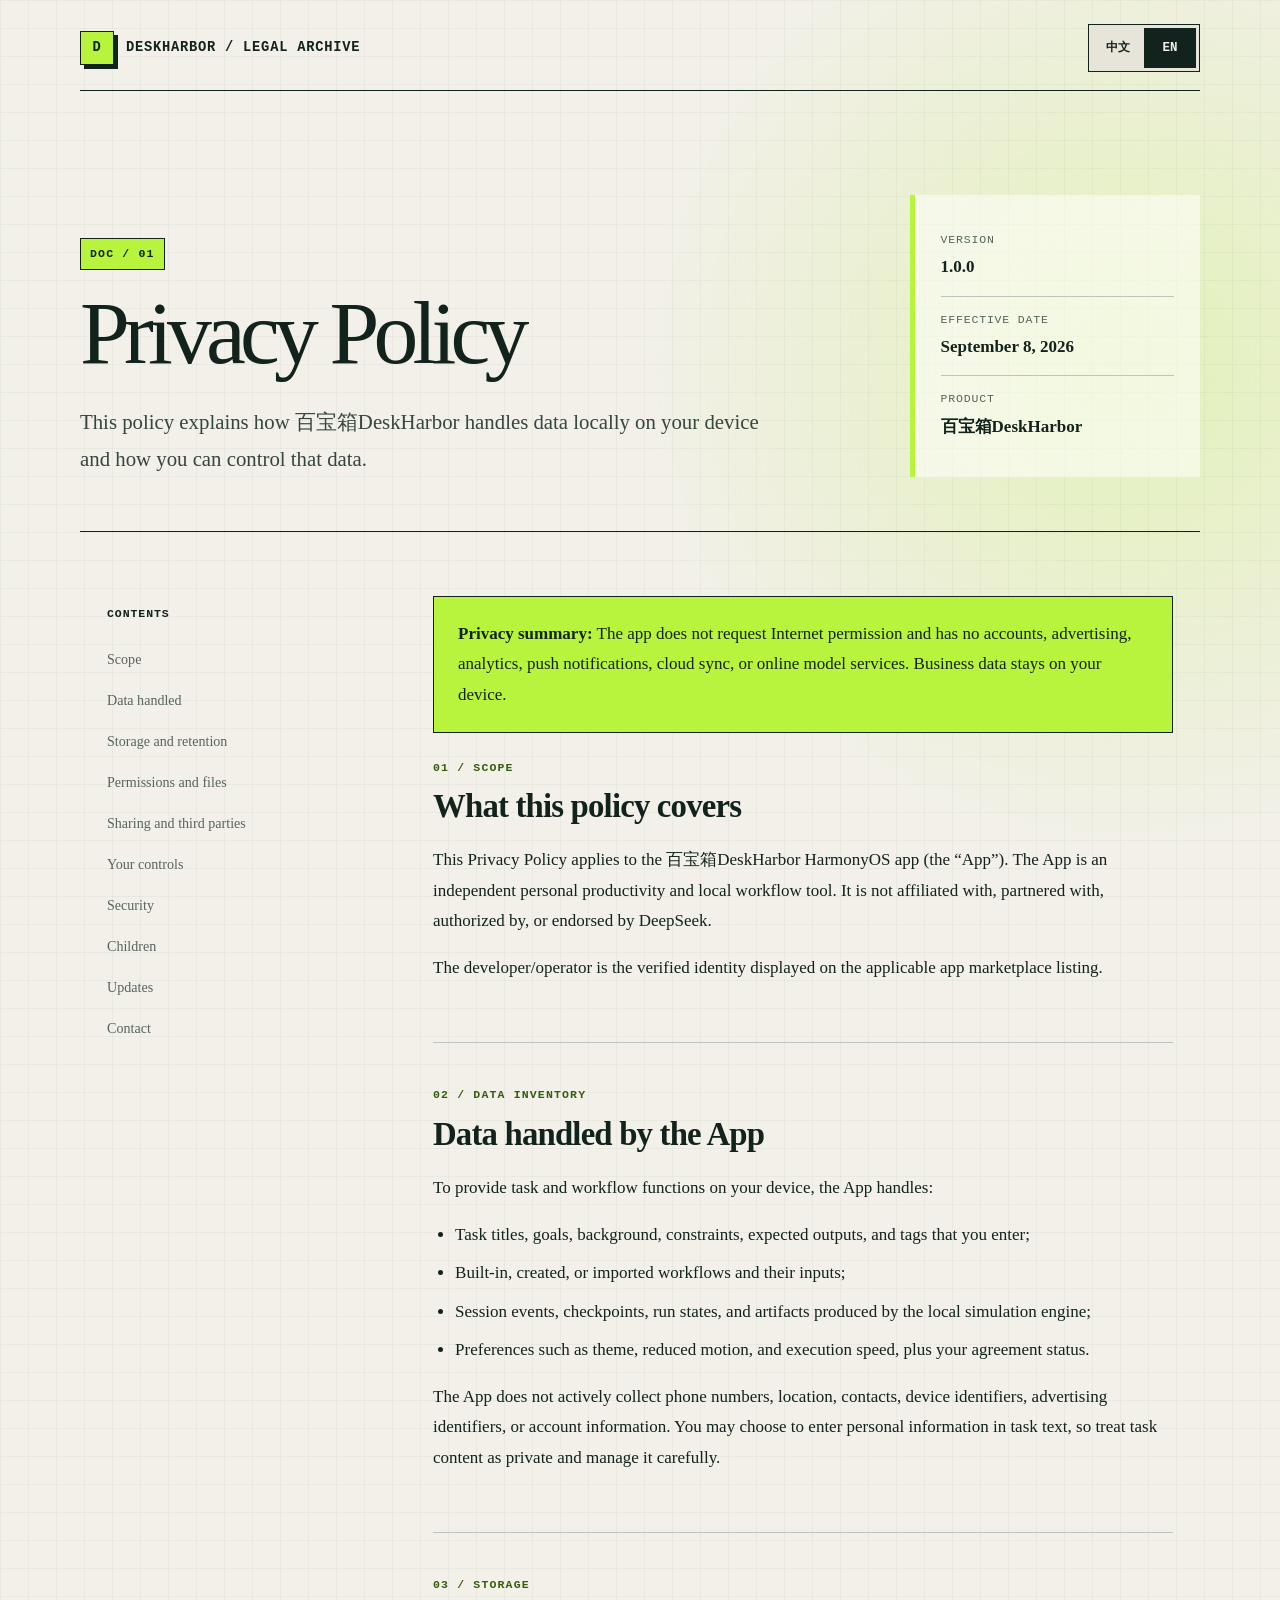
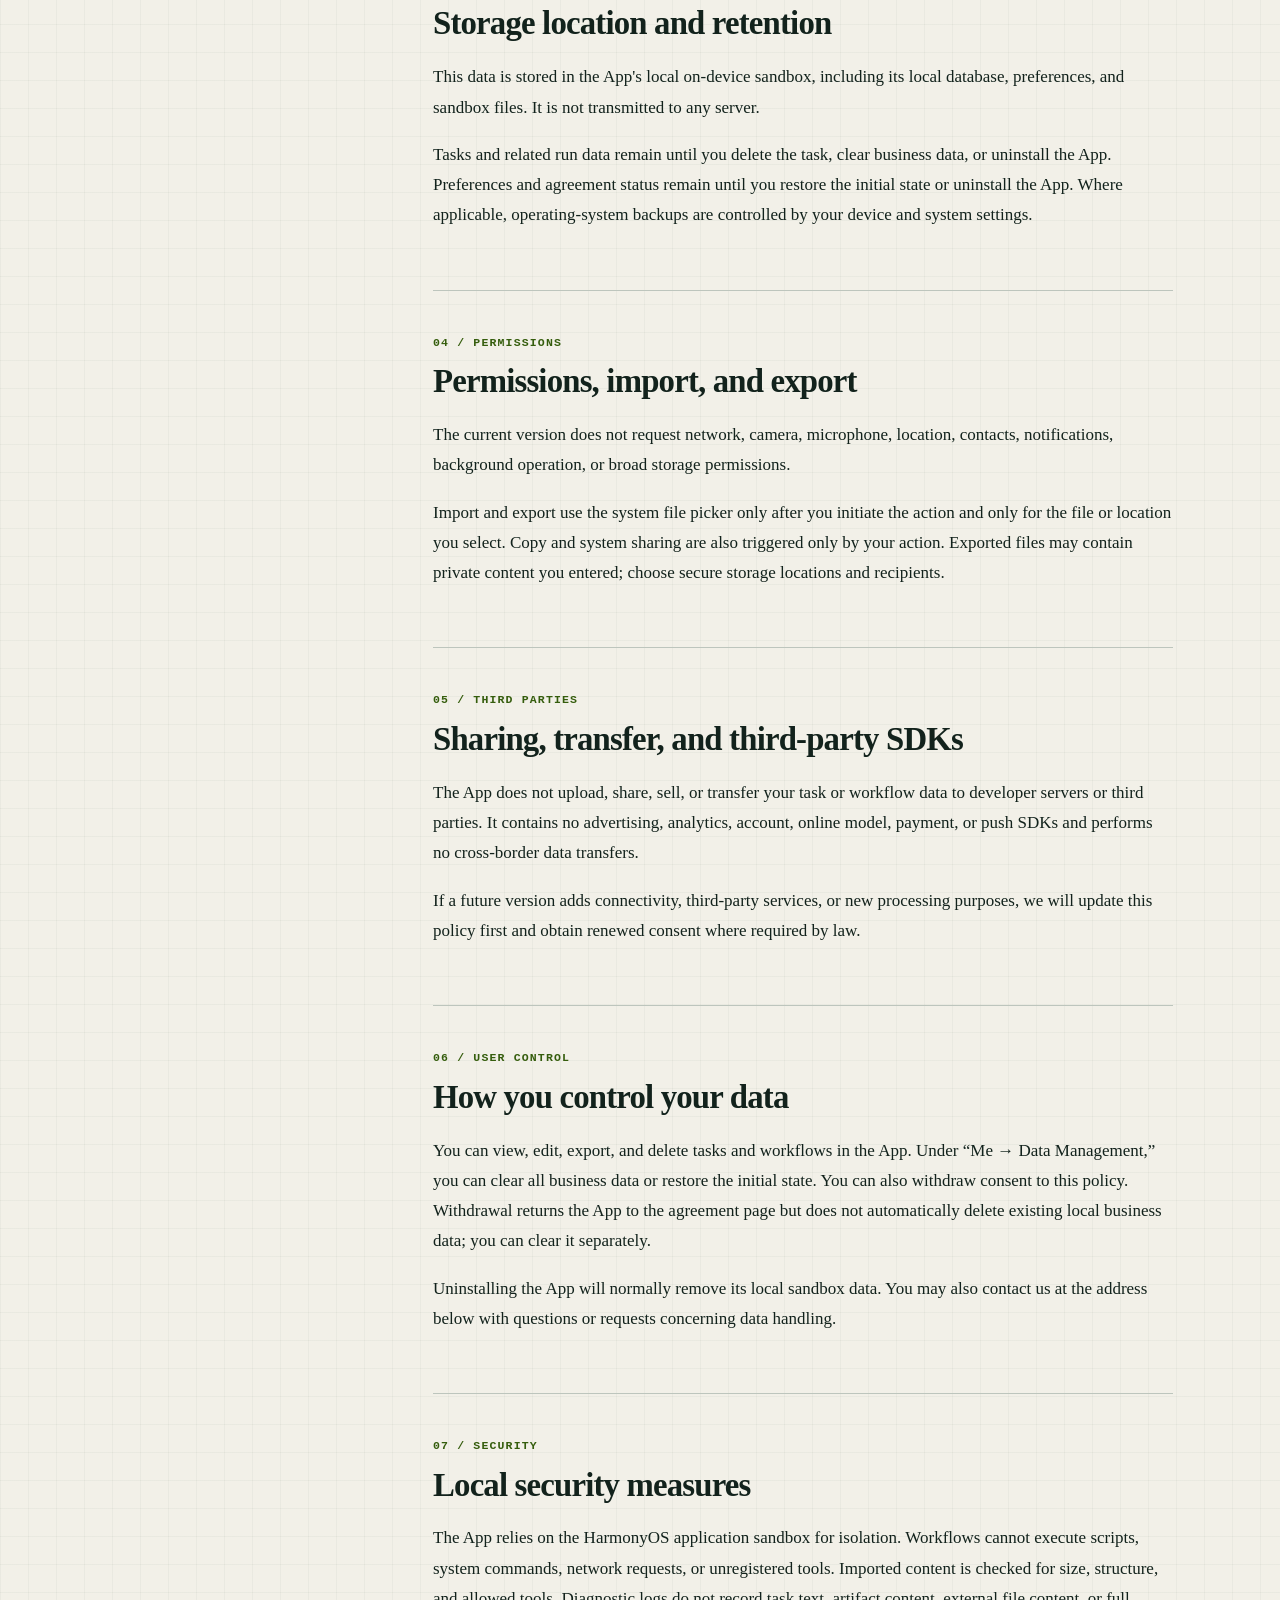
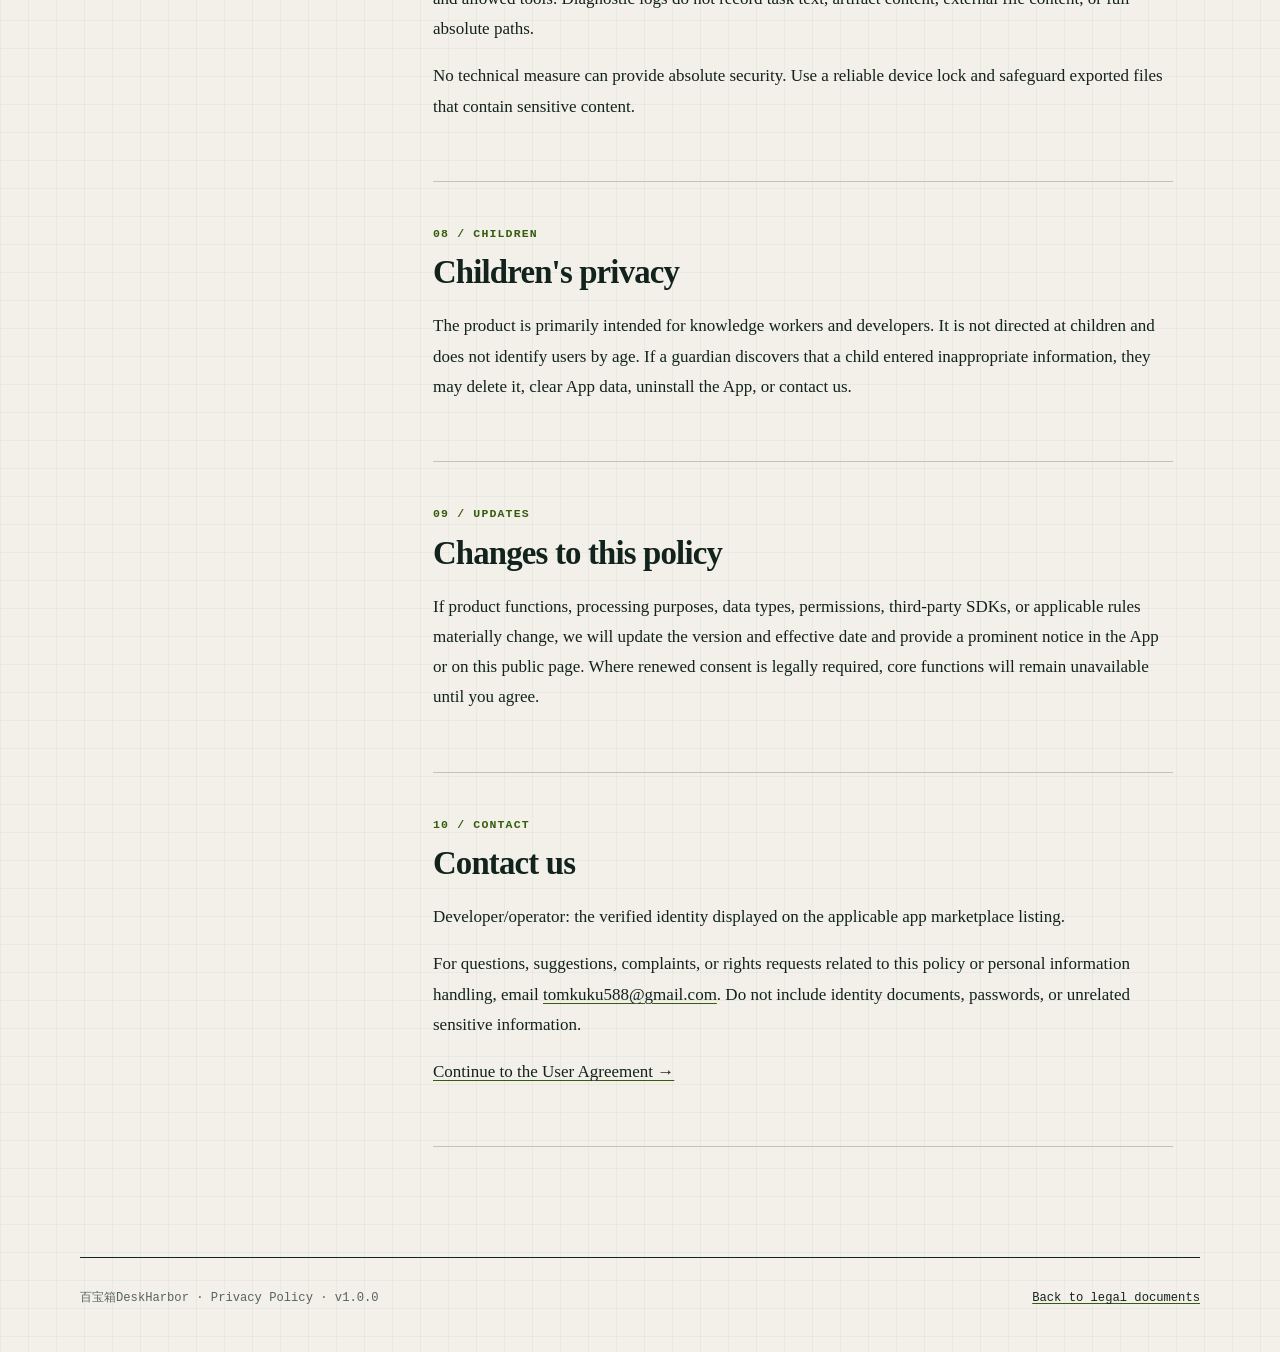
==== commit 635daaa8: "fix(合规页面): 更新应用名称为百宝箱DeskHarbor" ====
--- a/privacy-policy.html
+++ b/privacy-policy.html
@@ -3,17 +3,17 @@
 <head>
   <meta charset="utf-8">
   <meta name="viewport" content="width=device-width, initial-scale=1">
-  <meta name="description" content="DeskHarness一键版中英文隐私政策。">
-  <title>DeskHarness一键版｜隐私政策</title>
+  <meta name="description" content="百宝箱DeskHarbor中英文隐私政策。">
+  <title>百宝箱DeskHarbor｜隐私政策</title>
   <link rel="stylesheet" href="./style.css">
   <script src="./script.js" defer></script>
 </head>
-<body data-title-zh="DeskHarness一键版｜隐私政策" data-title-en="DeskHarness One-Click Edition | Privacy Policy">
+<body data-title-zh="百宝箱DeskHarbor｜隐私政策" data-title-en="百宝箱DeskHarbor | Privacy Policy">
   <div class="site-shell">
     <header class="topbar">
-      <a class="brand" href="./index.html" data-preserve-lang aria-label="DeskHarness一键版合规文档 / legal documents home">
+      <a class="brand" href="./index.html" data-preserve-lang aria-label="百宝箱DeskHarbor合规文档 / legal documents home">
         <span class="brand-mark" aria-hidden="true">D</span>
-        <span class="brand-text">DESKHARNESS / LEGAL ARCHIVE</span>
+        <span class="brand-text">DESKHARBOR / LEGAL ARCHIVE</span>
       </a>
       <div class="language-switcher" data-lang-switcher role="group" aria-label="语言 / Language">
         <button type="button" data-lang-button="zh" aria-pressed="true">中文</button>
@@ -27,13 +27,13 @@
           <div>
             <span class="eyebrow">DOC / 01</span>
             <h1>隐私政策</h1>
-            <p class="lead">本政策说明 DeskHarness一键版如何在设备本地处理数据，以及你可以如何控制这些数据。</p>
+            <p class="lead">本政策说明百宝箱DeskHarbor如何在设备本地处理数据，以及你可以如何控制这些数据。</p>
           </div>
           <aside class="document-meta" aria-label="文档信息">
             <dl>
               <div><dt>版本</dt><dd>1.0.0</dd></div>
               <div><dt>生效日期</dt><dd>2026 年 9 月 8 日</dd></div>
-              <div><dt>适用产品</dt><dd>DeskHarness一键版</dd></div>
+              <div><dt>适用产品</dt><dd>百宝箱DeskHarbor</dd></div>
             </dl>
           </aside>
         </header>
@@ -47,7 +47,7 @@
           </nav>
           <div class="legal-content">
             <p class="notice"><strong>隐私摘要：</strong>本应用不申请 Internet 权限，不注册账号，不接入广告、统计、推送、云同步或在线模型服务。业务数据仅保存在你的设备本地。</p>
-            <section id="zh-s1"><span class="section-index">01 / 适用范围</span><h2>本政策适用于什么</h2><p>本隐私政策适用于 DeskHarness一键版 HarmonyOS 应用（以下简称“本应用”）。本应用是一款独立的个人效率与本地工作流工具，与 DeepSeek 官方不存在隶属、合作、授权或背书关系。</p><p>本应用的开发者/运营者为应用市场页面公示的实名认证主体。</p></section>
+            <section id="zh-s1"><span class="section-index">01 / 适用范围</span><h2>本政策适用于什么</h2><p>本隐私政策适用于百宝箱DeskHarbor HarmonyOS 应用（以下简称“本应用”）。本应用是一款独立的个人效率与本地工作流工具，与 DeepSeek 官方不存在隶属、合作、授权或背书关系。</p><p>本应用的开发者/运营者为应用市场页面公示的实名认证主体。</p></section>
             <section id="zh-s2"><span class="section-index">02 / 数据清单</span><h2>本应用处理哪些数据</h2><p>为在本机提供任务管理和工作流功能，本应用会处理：</p><ul><li>你主动填写的任务标题、目标、背景、约束、期望产物和标签；</li><li>内置、创建或导入的工作流及其输入；</li><li>本地模拟引擎产生的会话事件、检查点、运行状态与产物；</li><li>主题、减少动效、执行速度等偏好设置，以及协议同意状态。</li></ul><p>本应用不会主动收集手机号、位置、通讯录、设备标识、广告标识或账号信息。你可能在任务正文中自行输入个人信息，因此请将任务内容视为私密数据并妥善管理。</p></section>
             <section id="zh-s3"><span class="section-index">03 / 存储</span><h2>数据存储位置与保留期限</h2><p>上述数据保存在设备本地的应用沙箱内，包括本地数据库、偏好设置和沙箱文件，不与任何服务器通信。</p><p>任务及关联运行数据保留至你删除对应任务、清空业务数据或卸载应用为止；偏好设置和协议状态保留至你恢复初始状态或卸载应用为止。系统备份行为如适用，受设备和操作系统设置控制。</p></section>
             <section id="zh-s4"><span class="section-index">04 / 权限</span><h2>权限、导入与导出</h2><p>当前版本不申请网络、相机、麦克风、位置、通讯录、通知或后台运行权限，也不申请宽泛存储权限。</p><p>导入和导出仅在你主动操作时通过系统文件选择器访问你选择的文件或位置；复制和系统分享也只在你主动点击时触发。导出的文件可能包含你输入的私密内容，请自行选择安全的保存位置和接收方。</p></section>
@@ -63,14 +63,14 @@
 
       <article data-lang-panel="en" lang="en" hidden>
         <header class="document-hero">
-          <div><span class="eyebrow">DOC / 01</span><h1>Privacy Policy</h1><p class="lead">This policy explains how DeskHarness One-Click Edition handles data locally on your device and how you can control that data.</p></div>
-          <aside class="document-meta" aria-label="Document information"><dl><div><dt>Version</dt><dd>1.0.0</dd></div><div><dt>Effective date</dt><dd>September 8, 2026</dd></div><div><dt>Product</dt><dd>DeskHarness One-Click Edition</dd></div></dl></aside>
+          <div><span class="eyebrow">DOC / 01</span><h1>Privacy Policy</h1><p class="lead">This policy explains how 百宝箱DeskHarbor handles data locally on your device and how you can control that data.</p></div>
+          <aside class="document-meta" aria-label="Document information"><dl><div><dt>Version</dt><dd>1.0.0</dd></div><div><dt>Effective date</dt><dd>September 8, 2026</dd></div><div><dt>Product</dt><dd>百宝箱DeskHarbor</dd></div></dl></aside>
         </header>
         <div class="legal-layout">
           <nav class="toc" aria-label="Privacy Policy contents"><p>Contents</p><a href="#en-s1">Scope</a><a href="#en-s2">Data handled</a><a href="#en-s3">Storage and retention</a><a href="#en-s4">Permissions and files</a><a href="#en-s5">Sharing and third parties</a><a href="#en-s6">Your controls</a><a href="#en-s7">Security</a><a href="#en-s8">Children</a><a href="#en-s9">Updates</a><a href="#en-s10">Contact</a></nav>
           <div class="legal-content">
             <p class="notice"><strong>Privacy summary:</strong> The app does not request Internet permission and has no accounts, advertising, analytics, push notifications, cloud sync, or online model services. Business data stays on your device.</p>
-            <section id="en-s1"><span class="section-index">01 / Scope</span><h2>What this policy covers</h2><p>This Privacy Policy applies to the DeskHarness One-Click Edition HarmonyOS app (the “App”). The App is an independent personal productivity and local workflow tool. It is not affiliated with, partnered with, authorized by, or endorsed by DeepSeek.</p><p>The developer/operator is the verified identity displayed on the applicable app marketplace listing.</p></section>
+            <section id="en-s1"><span class="section-index">01 / Scope</span><h2>What this policy covers</h2><p>This Privacy Policy applies to the 百宝箱DeskHarbor HarmonyOS app (the “App”). The App is an independent personal productivity and local workflow tool. It is not affiliated with, partnered with, authorized by, or endorsed by DeepSeek.</p><p>The developer/operator is the verified identity displayed on the applicable app marketplace listing.</p></section>
             <section id="en-s2"><span class="section-index">02 / Data inventory</span><h2>Data handled by the App</h2><p>To provide task and workflow functions on your device, the App handles:</p><ul><li>Task titles, goals, background, constraints, expected outputs, and tags that you enter;</li><li>Built-in, created, or imported workflows and their inputs;</li><li>Session events, checkpoints, run states, and artifacts produced by the local simulation engine;</li><li>Preferences such as theme, reduced motion, and execution speed, plus your agreement status.</li></ul><p>The App does not actively collect phone numbers, location, contacts, device identifiers, advertising identifiers, or account information. You may choose to enter personal information in task text, so treat task content as private and manage it carefully.</p></section>
             <section id="en-s3"><span class="section-index">03 / Storage</span><h2>Storage location and retention</h2><p>This data is stored in the App's local on-device sandbox, including its local database, preferences, and sandbox files. It is not transmitted to any server.</p><p>Tasks and related run data remain until you delete the task, clear business data, or uninstall the App. Preferences and agreement status remain until you restore the initial state or uninstall the App. Where applicable, operating-system backups are controlled by your device and system settings.</p></section>
             <section id="en-s4"><span class="section-index">04 / Permissions</span><h2>Permissions, import, and export</h2><p>The current version does not request network, camera, microphone, location, contacts, notifications, background operation, or broad storage permissions.</p><p>Import and export use the system file picker only after you initiate the action and only for the file or location you select. Copy and system sharing are also triggered only by your action. Exported files may contain private content you entered; choose secure storage locations and recipients.</p></section>
@@ -84,7 +84,7 @@
         </div>
       </article>
     </main>
-    <footer class="site-footer"><p>DeskHarness One-Click Edition · Privacy Policy · v1.0.0</p><p><a href="./index.html" data-preserve-lang data-i18n-zh="返回合规文档首页" data-i18n-en="Back to legal documents">返回合规文档首页</a></p></footer>
+    <footer class="site-footer"><p>百宝箱DeskHarbor · Privacy Policy · v1.0.0</p><p><a href="./index.html" data-preserve-lang data-i18n-zh="返回合规文档首页" data-i18n-en="Back to legal documents">返回合规文档首页</a></p></footer>
   </div>
 </body>
 </html>
